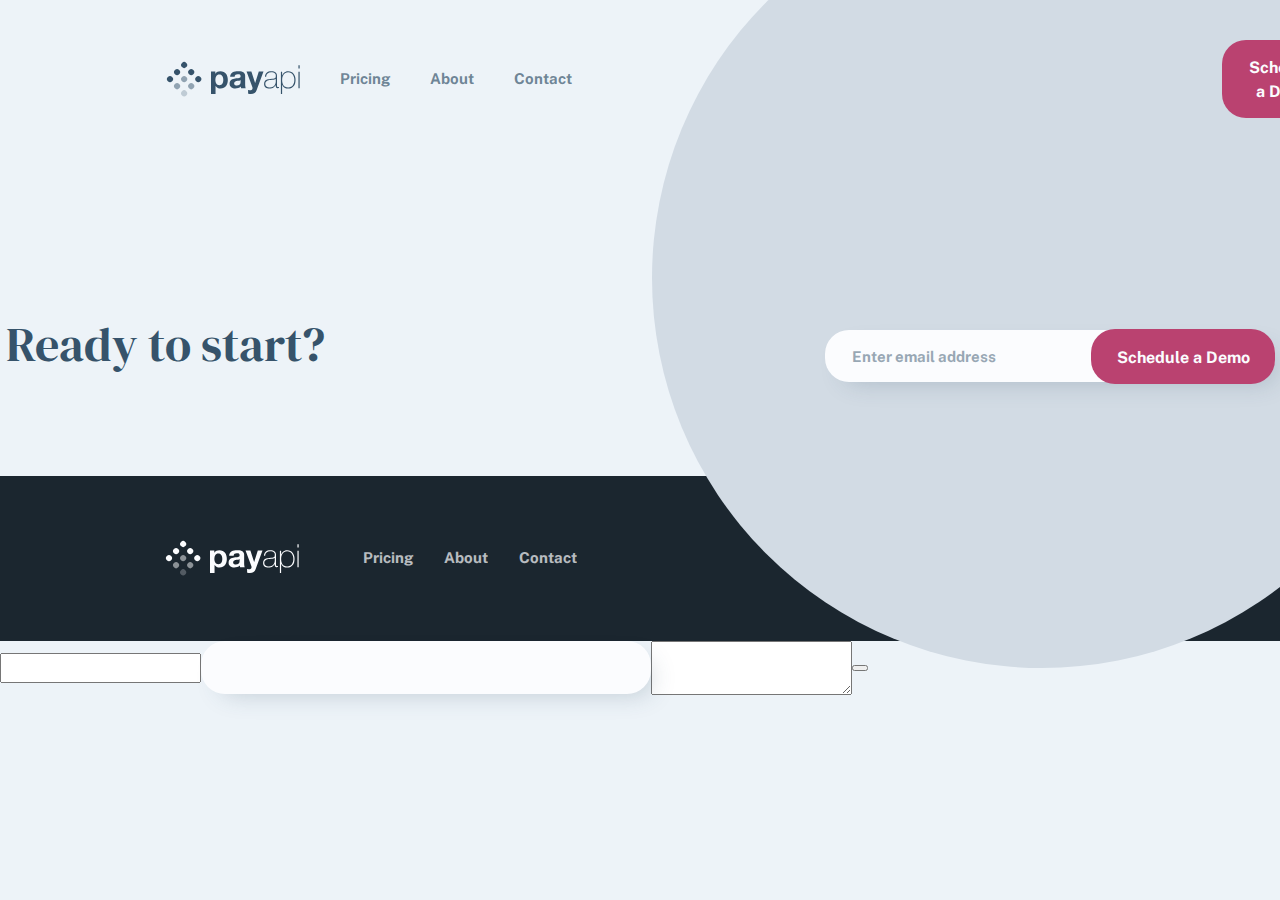
==== pages/contact.html @ 1de49e2b "feat (app) : task 35" ====
<!DOCTYPE html>
<html lang="en">
<head>
    <meta charset="UTF-8" />
    <meta name="viewport" content="width=device-width, initial-scale=1.0" />
    <link rel="stylesheet" href="/css/normalize.css" />
    <link rel="stylesheet" href="/css/reset.css" />
    <link rel="stylesheet" href="/css/main.css" />
    <link rel="stylesheet" href="/css/contact.css" />
    <link rel="stylesheet" href="/css/home.css" />
    <link rel="stylesheet" href="/css/components/buttons.css">
    <link rel="stylesheet" href="/css/components/inputs.css">
    <link rel="stylesheet" href="/css/components/checkboxs.css">    
    <title>Contact</title>
</head>
<body>  
    <div class="circle"></div>
		<header>
			<img src="/assets/logo.svg" alt="logo-payapi" />
			<nav>
				<ul>
					<li><a href="/pages/pricing.html">Pricing</a></li>
					<li><a href="/pages/about.html">About</a></li>
					<li><a href="/pages/contact.html">Contact</a></li>
				</ul>
				<button class="button-primary-light-nav">
					<a href="/pages/contact.html" class="schedule">Schedule a Demo</a>
				</button>
			</nav>
			<img src="/assets/menu-burger.svg" alt="menu-burger" id="burger" />
		</header>
        <section class="ready-section">
			<h2 class="ready">Ready to start?</h2>
			<form action="" class="second-form">
				<input type="text" placeholder="Enter email address" class="email" />
				<button class="button-primary-light-ready">
					<a href="./pages/contact.html" class="schedule">Schedule a Demo</a>
				</button>
			</form>
		</section>
        <footer>
			<img
				src="/assets/logo-footer.svg"
				alt="logo-footer"
				class="logo-footer"
			/>
			<div class="footer-link">
				<ul class="ul-footer">
					<a href="/pages/pricing.html"><li class="li-footer">Pricing</li></a>
					<a href="/pages/about.html"><li class="li-footer">About</li></a>
					<a href="/pages/contact.html"><li class="li-footer">Contact</li></a>
				</ul>
			</div>
			<div class="footer-row">
				<a href="https://www.facebook.com/?locale=fr_FR" target="_blank"
					><img src="/assets/facebook-icon.svg" alt="facebook-icon"
				/></a>
				<a href="https://x.com/?lang=fr" target="_blank"
					><img src="/assets/twitter-icon.svg" alt="twitter-icon"
				/></a>
				<a href="https://www.linkedin.com/feed/" target="_blank"
					><img src="/assets/linkdin-icon.svg" alt="linkdin-icon"
				/></a>
			</div>
		</footer>
        <form action="" class="form-contact">
            <input type="text" name="name" class="name">
            <input type="email" name="email" id="" class="email">
            <textarea name="message" id=""></textarea>
            <button type="submit"></button>
        </form>
</body>
</html>
---- css/main.css ----
@import url("https://fonts.googleapis.com/css2?family=DM+Serif+Display:ital@0;1&display=swap");
@import url("https://fonts.googleapis.com/css2?family=Public+Sans:ital,wght@0,100..900;1,100..900&display=swap");
:root {
	font-family: "Public Sans", sans-serif;
	font-family: "DM Serif Display", serif;
	--primary-dark-pink: #ba4270;
	--primary-link-water-white: #fbfcfe;
	--secondary-San-Juan-Blue: #36536b;
	--secondary-Mirage-Blue: #1b262f;
	--secondary-charm-pink-actives: #da6d97;
	--secondary-Light-San-Juan-Blue: #6c8294;

	--hgroup-large-font-family: "DM Serif Display", serif;
	--h1-large-size: 72px;
	--hgroup-large-weight: 400;
	--h1-large-line-height: 72px;

	--h1-small-size: 56px;
	--h1-small-line-height: 56px;

	--h2-size: 48px;
	--h2-line-height: 56px;

	--h3-big-large-size: 32px;
	--h3-big-line-height: 40px;

	--h3-small-font-family: "Public Sans", sans-serif;
	--h3-small-size: 18px;
	--h3-small-font-weight: 700;
	--h3-small-line-height: 25px;

	--h4-size: 24px;
	--h4-line-height: 32px;

	--p-font-family: "Public Sans", sans-serif;
	--p-size: 15px;
	--p-line-height: 28px;

	--font-weight-bold: 700;
	--font-weight-thin: 400;
}
#phone {
	position: absolute;
	top: 100px;
	width: 128px;
	height: 240px;
}
h1 {
	text-align: center;
	line-height: 36px;
	font-size: 32px;
	font-weight: var(--font-weight-thin);
	color: var(--secondary-San-Juan-Blue);
	margin-bottom: 24px;
}
.email {
	border: none;
	border-radius: 24px;
	background-color: rgba(251, 252, 254);
	padding: 16px 0px 14px 27px;
	font-family: var(--p-font-family);
	font-weight: var(--font-weight-bold);
	font-size: var(--p-size);
	-webkit-box-shadow: 10px 10px 25px -10px rgba(54, 83, 107, 0.25);
	box-shadow: 10px 10px 25px -10px rgba(54, 83, 107, 0.25);
	position: relative;
}
.email::placeholder {
	opacity: 50%;
	color: var(--secondary-San-Juan-Blue);
}
a {
	text-decoration: none;
	color: rgba(54, 83, 107, 0.7);
	font-family: var(--p-font-family);
	font-weight: var(--font-weight-bold);
}
.question {
	display: flex;
	align-items: center;
	justify-content: center;
	gap: 5px;
	color: var(--secondary-Light-San-Juan-Blue);
	font-weight: var(--font-weight-thin);
	font-family: var(--p-font-family);
	margin-top: 24px;
	margin-bottom: 79px;
}
.circle {
	display: none;
}
h2 {
	color: var(--primary-link-water-white);
	font-size: var(--h3-big-large-size);
	font-weight: var(--font-weight-thin);
	margin-bottom: 16px;
}
.first-para {
	text-align: center;
	font-weight: var(--font-weight-thin);
	color: var(--primary-link-water-white);
	opacity: 70%;
	font-size: var(--p-size);
	font-family: var(--p-font-family);
	margin-bottom: 60px;
	line-height: var(--p-line-height);
}
.second-h2 {
	text-align: center;
	font-size: 36px;
	line-height: 36px;
	font-weight: var(--font-weight-thin);
	color: var(--secondary-San-Juan-Blue);
	width: 100%;
}
.second-para {
	text-align: center;
	font-weight: var(--font-weight-thin);
	font-size: var(--p-size);
	line-height: var(--p-line-height);
	font-family: var(--p-font-family);
	color: var(--secondary-Light-San-Juan-Blue);
	width: 95%;
	margin-bottom: 80px;
}
.second-para-reverse {
	text-align: center;
	font-weight: var(--font-weight-thin);
	font-size: var(--p-size);
	line-height: var(--p-line-height);
	font-family: var(--p-font-family);
	color: var(--secondary-Light-San-Juan-Blue);
	width: 95%;
	margin-bottom: 80px;
}
h3 {
	font-weight: var(--font-weight-bold);
	font-size: var(--h3-small-size);
	line-height: var(--h3-small-line-height);
	color: var(--secondary-San-Juan-Blue);
	margin: 32px 0 16px 0;
}
.avantages-para {
	color: var(--secondary-Light-San-Juan-Blue);
	font-size: var(--p-size);
	line-height: var(--p-line-height);
}
.ready {
	font-weight: var(--font-weight-thin);
	font-size: var(--h2-size);
	line-height: var(--h2-line-height);
	color: var(--secondary-San-Juan-Blue);
}
.logo-footer {
	transform: scale(1.7);
}
.li-footer {
	color: var(--primary-link-water-white);
	opacity: 70%;
}

@media screen and (min-width: 321px) {
	#phone {
		top: 35%;
		right: 60%;
		width: 159px;
		height: 300px;
	}
	h1 {
		display: flex;
		margin: auto;
		width: 80%;
	}
	.email {
		left: 0px;
		width: 350px;
	}
	ul {
		display: flex;
		gap: 40px;
		list-style: none;
		font-size: var(--p-size);
	}
	.question {
		margin-top: -10px;
	}
	a {
		text-decoration: none;
		color: rgba(54, 83, 107, 0.7);
	}
	#phone {
		transform: translate(100%, -42%);
	}
	#burger {
		display: none;
	}
	h2 {
		line-height: var(--h2-line-height);
		font-size: var(--h2-size);
		margin-bottom: 24px;
	}
	.first-para {
		width: 80%;
		margin-bottom: 32px;
	}
	.second-h2 {
		font-size: var(--h2-size);
	}
	.logo-footer {
		transform: scale(1);
		margin-right: 64px;
	}
}


@media screen and (min-width: 769px) {
	#phone {
		top: 20%;
		left: 0;
		width: 263px;
		height: 500px;
	}
	h1 {
		text-align: start;
		width: 40%;
		font-size: var(--h1-large-size);
		line-height: var(--h1-large-line-height);
		margin-right: 850px;
	}
	a:hover {
		color: var(--secondary-San-Juan-Blue);
	}
	.email {	
		width: 450px;
	}
	#phone {
		transform: translate(400%, -2%);
	}
	.question {
		margin-right: 900px;
	}
	.circle {
		z-index: 0;
		display: block;
		position: absolute;
		right: -152px;
		top: -112px;
		background-color: #d2dbe4;
		height: 780px;
		width: 780px;
		border-radius: 50%;
	}
	h2 {
		text-align: start;
	}
	.first-para {
		text-align: start;
		width: 70%;
	}
	.second-para {
		text-align: start;
		width: 38%;
	}
	.second-h2 {
		text-align: start;
	}
	.second-para-reverse {
		text-align: start;
		width: 100%;
	}
	.avantages-para {
		width: 70%;
	}
}
---- css/contact.css ----
@import url("https://fonts.googleapis.com/css2?family=DM+Serif+Display:ital@0;1&display=swap");
@import url("https://fonts.googleapis.com/css2?family=Public+Sans:ital,wght@0,100..900;1,100..900&display=swap");
@import url("https://fonts.googleapis.com/css2?family=Roboto:ital,wght@0,100;0,300;0,400;0,500;0,700;0,900;1,100;1,300;1,400;1,500;1,700;1,900&display=swap");
:root {
	font-family: "Public Sans", sans-serif;
	font-family: "DM Serif Display", serif;
	--primary-dark-pink: #ba4270;
	--primary-link-water-white: #fbfcfe;
	--secondary-San-Juan-Blue: #36536b;
	--secondary-Mirage-Blue: #1b262f;
	--secondary-charm-pink-actives: #da6d97;
	--secondary-Light-San-Juan-Blue: #6c8294;

	--hgroup-large-font-family: "DM Serif Display", serif;
	--h1-large-size: 72px;
	--hgroup-large-weight: 400;
	--h1-large-line-height: 72px;

	--h1-small-size: 56px;
	--h1-small-line-height: 56px;

	--h2-size: 48px;
	--h2-line-height: 56px;

	--h3-big-large-size: 32px;
	--h3-big-line-height: 40px;

	--h3-small-font-family: "Public Sans", sans-serif;
	--h3-small-size: 18px;
	--h3-small-font-weight: 700;
	--h3-small-line-height: 25px;

	--h4-size: 24px;
	--h4-line-height: 32px;

	--p-font-family: "Public Sans", sans-serif;
	--p-size: 15px;
	--p-line-height: 28px;

	--font-weight-bold: 700;
	--font-weight-thin: 400;
}
---- css/home.css ----
@import url("https://fonts.googleapis.com/css2?family=DM+Serif+Display:ital@0;1&display=swap");
@import url("https://fonts.googleapis.com/css2?family=Public+Sans:ital,wght@0,100..900;1,100..900&display=swap");
:root {
	font-family: "Public Sans", sans-serif;
	font-family: "DM Serif Display", serif;
	--primary-dark-pink: #ba4270;
	--primary-link-water-white: #fbfcfe;
	--secondary-San-Juan-Blue: #36536b;
	--secondary-Mirage-Blue: #1b262f;
	--secondary-charm-pink-actives: #da6d97;
	--secondary-Light-San-Juan-Blue: #6c8294;

	--hgroup-large-font-family: "DM Serif Display", serif;
	--h1-large-size: 72px;
	--hgroup-large-weight: 400;
	--h1-large-line-height: 72px;

	--h1-small-size: 56px;
	--h1-small-line-height: 56px;

	--h2-size: 48px;
	--h2-line-height: 56px;

	--h3-big-large-size: 32px;
	--h3-big-line-height: 40px;

	--h3-small-font-family: "Public Sans", sans-serif;
	--h3-small-size: 18px;
	--h3-small-font-weight: 700;
	--h3-small-line-height: 25px;

	--h4-size: 24px;
	--h4-line-height: 32px;

	--p-font-family: "Public Sans", sans-serif;
	--p-size: 15px;
	--p-line-height: 28px;

	--font-weight-bold: 700;
	--font-weight-thin: 400;
}
body {
	overflow-x: hidden;
	background-color: #edf3f8;
}
header {
	display: flex;
	flex-direction: row;
	align-items: center;
	justify-content: space-between;
	padding: 40px 24px 8.5rem 24px;
	background-color: #d2dbe4;
	border-radius: 0 0 50% 50%;
	margin-bottom: 144px;
}
.first-sect {
	display: flex;
	align-items: center;
	justify-content: center;
    padding: 0 24px;
}
nav {
	display: none;
}
form {
	display: flex;
	flex-direction: column;
	gap: 16px;
}
section {
	display: flex;
	flex-direction: column;
}
.second-sect {
	display: flex;
	flex-direction: column;
	align-items: center;
	background-color: var(--secondary-Mirage-Blue);
	padding: 80px 24px;
}
.div-grid {
	display: grid;
	grid-template-columns: 1fr 1fr;
	gap: 39px;
	margin-bottom: 56px;
}
.second-div {
	display: flex;
	flex-direction: column;
	align-items: center;
	justify-content: center;
}
.third-section {
	display: flex;
	flex-direction: column;
	justify-content: center;
	align-items: center;
	padding: 0 23px 0 24px;
}
.third-section-reverse {
	display: flex;
	flex-direction: column;
	justify-content: center;
	align-items: center;
	padding: 0 23px 0 24px;
}
.avantages-container {
	display: flex;
	flex-direction: column;
}
.avantages-section {
	display: flex;
	flex-direction: column;
	align-items: center;
	text-align: center;
	margin-bottom: 48px;
	font-family: var(--p-font-family);
}
.avantages-col {
	display: flex;
	flex-direction: column;
	align-items: center;
	justify-content: center;
}
.ready-section {
	display: flex;
	flex-direction: column;
	justify-content: center;
	margin-bottom: 80px;
	padding: 0 23px 0 24px;
	text-align: center;	
}
footer {
	display: flex;
	flex-direction: column;
	align-items: center;
	justify-content: center;
	background-color: var(--secondary-Mirage-Blue);
	padding: 41px 120px 55px 120px;	
}
.footer-row {
	display: flex;
	flex-direction: row;
	align-items: center;
	gap: 12px;
	transform: scale(1.3);
}
.footer-link {
	margin: 40px 0;
}
.ul-footer {
	display: flex;
	flex-direction: column;
	gap: 31px;
	list-style: none;
	padding: 0;
	font-size: var(--p-size);
	font-weight: var(--font-weight-bold);
	
}
@media screen and (min-width: 321px) { 
    header {
		display: flex;
		align-items: center;
		justify-content: space-evenly;
		padding: 40px 40px 10rem 39px;
		margin-bottom: 198px;
	}
	nav {
		display: flex;
		flex-direction: row;
		align-items: center;
		gap: 50px;
		font-family: "Public Sans", sans-serif;
		font-weight: var(--font-weight-bold);
	}
	.first-sect {
		gap: 24px;
		padding: 0 0px 0 0px;
	}
	section {
		display: flex;
		flex-direction: column;
		width: 100%;
	}
    form {
		position: relative;	
		flex-direction: row;
		align-items: center;
		gap: 0;
	}
    .div-grid {
		grid-template-columns: 1fr 1fr 1fr;
		margin-bottom: 64px;
	}
	.second-sect {
		padding: 88px 116px;
	}
    .avantages-container {
		flex-direction: row;
		align-items: center;
		justify-content: center;
	}
	.ready-section {
		padding: 0;
	}
	.second-form {
		display: flex;
		justify-content: center;
	}
	footer {
		flex-direction: row;
		padding: 31px 40px 31px 39px;
	}
    .ul-footer {
		flex-direction: row;
		margin-right: 138px;
	}
	.footer-row {
		transform: scale(1);
		gap: 24px;
	}
}
@media screen and (min-width: 769px) { 
    .first-sect {
		padding: 0 0px 0 165px;
		align-items: start;
	}
	body {
		z-index: 1;
	}
	header {
		z-index: 1;
		border-radius: 0 0 0% 0%;
		padding: 40px 165px 0 165px;
		background-color: #edf3f8;
	}
    nav {
		z-index: 1;
		gap: 650px;
	}
    section {
		flex-direction: column;
	}
    form {
		z-index: 1;
		justify-content: start;
		flex-direction: row;
	}
    .div-grid {
		transform: scale(1.5);
		margin: auto;
	}
	.second-sect {
		flex-direction: row-reverse;
		padding: 100px 163px 100px 165px;
	}
	.second-div {
		align-items: start;
		width: 50%;
	}
    .third-section {
		flex-direction: row;
		align-items: center;
		gap: 125px;
		padding: 0 23px 0 24px;
		margin-left: 165px;
		margin-bottom: 150px;
	}
    .third-section-reverse {
		flex-direction: row-reverse;
	}
	.third-div-reverse {
		width: 30%;
	}
    .ready-section {
		flex-direction: row;
		justify-content: center;
		gap: 500px;
	}
	.second-form {
		display: flex;
		justify-content: center;
	}
	footer {
		flex-direction: row;
		justify-content: start;
		padding: 31px 164px 31px 164px;
	}
	.ul-footer {
		flex-direction: row;
		margin-right: 34.938rem;
	}
	.footer-row {
		transform: scale(1);
		gap: 24px;
	}
}
---- css/components/buttons.css ----
:root {
	--buttons-border-radius: 24px;
	--primary-button-padding-demo: 16px 24.5px 14px 26.5px;
	--normal-state-light-background-color-demo: #ba4270;
	--normal-state-light-color-demo: #fbfcfe;

	--hover-state-light-background-color-demo: #d96d97;
	--hover-state-light-color-demo: #fbfcfe;

	--disabled-state-light-background-color-demo: #dca1b7;
	--disabled-state-light-color-demo: #fbfcfe;

	--secondary-button-padding-light-about: 16px 32px 14px 32px;
	--normal-state-light-color-about: #fbfcfe;
	--normal-state-light-border-about: 1px solid #fbfcfe;
	--normal-state-light-background-color-about: #1b262f;

	--hover-state-light-color-about: #1b262f;
	--hover-state-light-border-about: 1px solid #fbfcfe;
	--hover-state-light-background-color-about: #ffffff;

	--disabled-state-light-color-about: #8d9097;
	--disabled-state-light-border-about: 1px solid #8d9097;
	--disabled-state-light-background-color-about: #1b262f;

	--secondary-button-padding-dark-submit: 16px 28px 14px 28px;
	--normal-state-dark-color-submit: #36536b;
	--normal-state-dark-border-submit: 1px solid #36536b;
	--normal-state-dark-background-color-submit: #ffffff;

	--hover-state-dark-color-submit: #ffffff;
	--hover-state-dark-border-submit: 1px solid #36536b;
	--hover-state-dark-background-color-submit: #36536b;

	--disabled-state-dark-color-submit: #9ba9b4;
	--disabled-state-dark-border-submit: 1px solid #9ba9b4;
	--disabled-state-dark-background-color-submit: #ffffff;
}

.button-primary-light-nav {
	border-radius: var(--buttons-border-radius);
	padding: var(--primary-button-padding-demo);
	background-color: var(--normal-state-light-background-color-demo);
	border: none;
	display: none;
}
.button-primary-light, .button-primary-light-ready  {
	border-radius: var(--buttons-border-radius);
	padding: var(--primary-button-padding-demo);
	background-color: var(--normal-state-light-background-color-demo);
	border: none;
}
.schedule {
	color: var(--normal-state-light-color-demo);
}
.button-normal-state-light-about {
	border-radius: var(--buttons-border-radius);
	padding: var(--secondary-button-padding-light-about);
	background-color: var(--normal-state-light-background-color-demo);
	border: var(--normal-state-light-border-about);
	background-color: var(--normal-state-light-background-color-about);
}
.about {
	color: var(--normal-state-light-color-about);
}
.button-normal-submit {
	padding: var(--secondary-button-padding-dark-submit);
	border: var(--normal-state-dark-border-submit);
	background-color: var(--normal-state-dark-background-color-submit);
	border-radius: 24px;
	margin-bottom: 48px;
}
.button-normal-submit:hover {
	border: var(--hover-state-dark-border-submit);
	background-color: var(--hover-state-dark-background-color-submit);
}
.request {
	color: var(--normal-state-dark-color-submit);
}
.request:hover {
	color: var(--hover-state-dark-color-submit);
}
@media screen and (min-width: 321px) {
	.button-primary-light-nav {
		display: block;
	}
	.button-primary-light {
		position: absolute;
		right: 0;
		border-radius: var(--buttons-border-radius);
		padding: var(--primary-button-padding-demo);
		background-color: var(--normal-state-light-background-color-demo);
		border: none;
	}
	.button-primary-light-ready {
		position: absolute;
		right: 25%;
	}
}

@media screen and (min-width: 769px) {
	.button-primary-light {
		z-index: 2;
		position: absolute;
		right: 0;
		border-radius: var(--buttons-border-radius);
		padding: var(--primary-button-padding-demo);
		background-color: var(--normal-state-light-background-color-demo);
		border: none;
	}
	.button-primary-light-ready {
		z-index: 2;
		position: absolute;
		right: 0%;
		border-radius: var(--buttons-border-radius);
		padding: var(--primary-button-padding-demo);
		background-color: var(--normal-state-light-background-color-demo);
		border: none;
	}
	.button-normal-submit {
		width: 36%;
	}
}
---- css/components/inputs.css ----
:root {
    --text-field-label-normal: #9ba9b4;
    --text-field-border_bottom-normal: #9ba9b4;

    --text-field-label-activate: #3a5266;
    --text-field-border_bottom-activate: #3a5266;

    --text-field-label-error: #ef8787;
    --text-field-border_bottom-error: #ef8787;

    --text-area-label-normal: #9ba9b4;
    --text-area-border_bottom-normal: #9ba9b4;

    --text-area-label-activate: #3a5266;
    --text-area-border_bottom-activate: #3a5266;

    --text-area-label-error: #ef8787;
    --text-area-border_bottom-error: #ef8787;

}
---- css/components/checkboxs.css ----
:root {
    --check-box-normal: #cdd4da;

    --check-box-activate: #ba4270;
    --check-box-color_check-activate: #ffffff;

    --check-box-disabled: #f5f6f8;
}
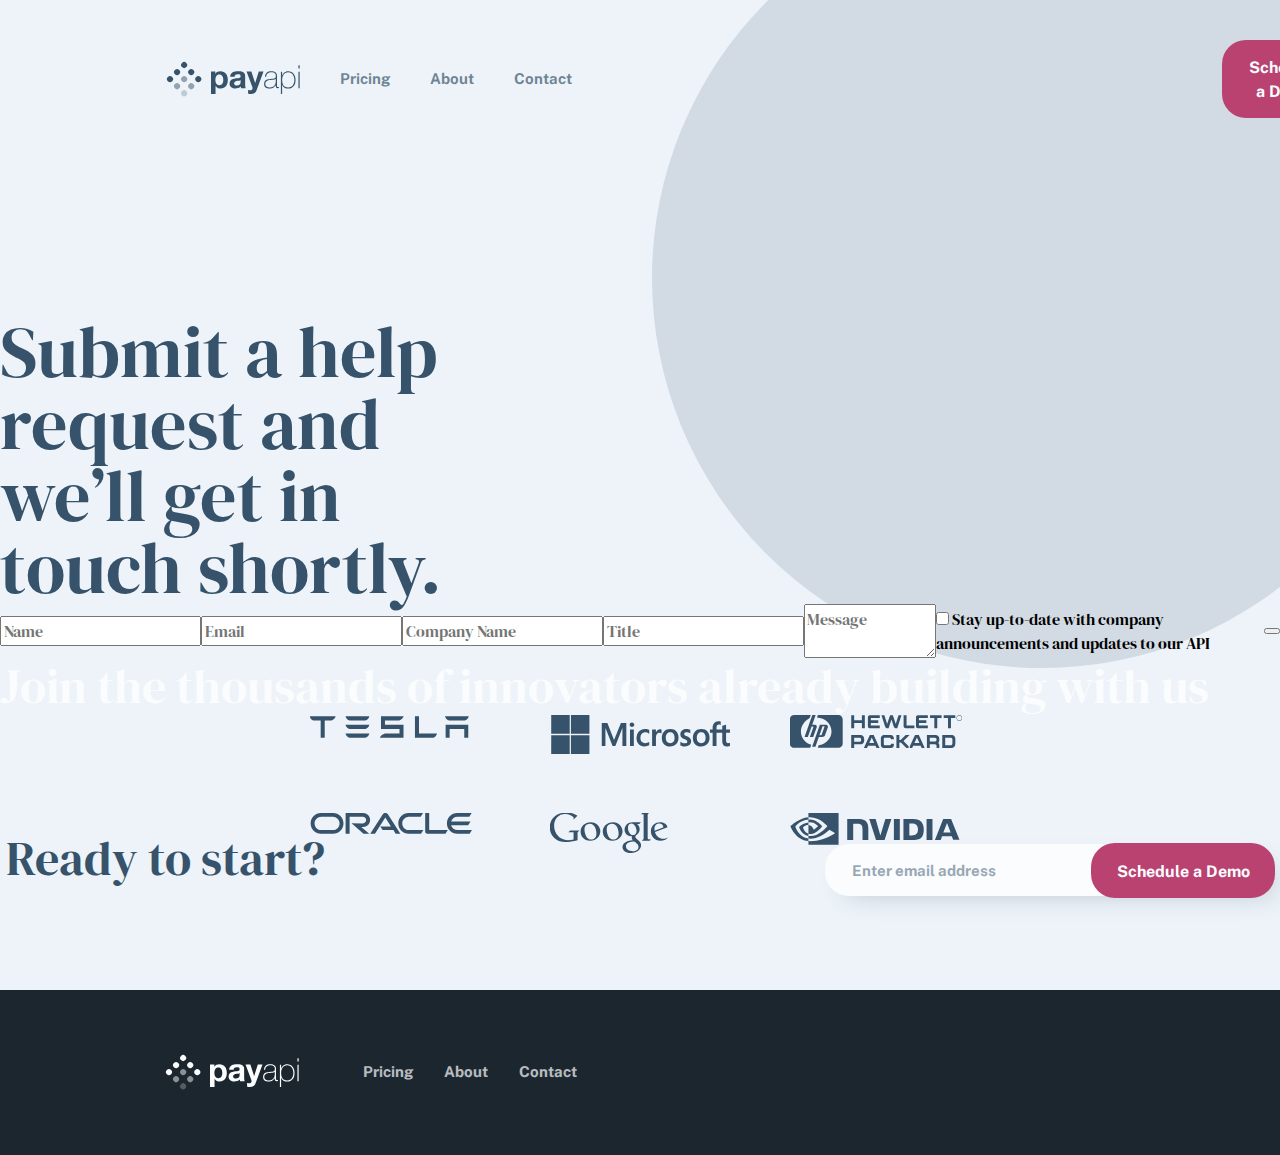
==== commit 7c71064f: "feat (app) : task 36" ====
--- a/pages/contact.html
+++ b/pages/contact.html
@@ -1,20 +1,20 @@
 <!DOCTYPE html>
 <html lang="en">
-<head>
-    <meta charset="UTF-8" />
-    <meta name="viewport" content="width=device-width, initial-scale=1.0" />
-    <link rel="stylesheet" href="/css/normalize.css" />
-    <link rel="stylesheet" href="/css/reset.css" />
-    <link rel="stylesheet" href="/css/main.css" />
-    <link rel="stylesheet" href="/css/contact.css" />
-    <link rel="stylesheet" href="/css/home.css" />
-    <link rel="stylesheet" href="/css/components/buttons.css">
-    <link rel="stylesheet" href="/css/components/inputs.css">
-    <link rel="stylesheet" href="/css/components/checkboxs.css">    
-    <title>Contact</title>
-</head>
-<body>  
-    <div class="circle"></div>
+	<head>
+		<meta charset="UTF-8" />
+		<meta name="viewport" content="width=device-width, initial-scale=1.0" />
+		<link rel="stylesheet" href="/css/normalize.css" />
+		<link rel="stylesheet" href="/css/reset.css" />
+		<link rel="stylesheet" href="/css/main.css" />
+		<link rel="stylesheet" href="/css/contact.css" />
+		<link rel="stylesheet" href="/css/home.css" />
+		<link rel="stylesheet" href="/css/components/buttons.css" />
+		<link rel="stylesheet" href="/css/components/inputs.css" />
+		<link rel="stylesheet" href="/css/components/checkboxs.css" />
+		<title>Contact</title>
+	</head>
+	<body>
+		<div class="circle"></div>
 		<header>
 			<img src="/assets/logo.svg" alt="logo-payapi" />
 			<nav>
@@ -29,7 +29,33 @@
 			</nav>
 			<img src="/assets/menu-burger.svg" alt="menu-burger" id="burger" />
 		</header>
-        <section class="ready-section">
+		<h1>Submit a help request and we’ll get in touch shortly.</h1>
+		<section class="section-container-contact">
+			<form action="" class="form-contact">
+				<input type="text" name="name" class="textfield" placeholder="Name"/>
+				<input type="email" name="email" id="" class="textfield" placeholder="Email"/>
+                <input type="text" name="company" class="textfield" placeholder="Company Name"/>
+                <input type="text" name="title" class="textfield" placeholder="Title"/>
+				<textarea name="message" id="" placeholder="Message"></textarea>
+                <label for="" class="label-checkbox-contact">
+                    <input type="checkbox" name="" id="">
+                    Stay up-to-date with company announcements and updates to our API
+                </label>
+				<button type="submit"></button>
+			</form>
+			<section class="section-partenaires-contact">
+                <h2>Join the thousands of innovators already building with us</h2>
+                <div class="div-grid">
+					<img src="/assets/tesla-dark.svg" alt="partenaire-tesla-dark" />
+					<img src="/assets/microsoft-dark.svg" alt="partenaire-microsoft-dark" />
+					<img src="/assets/hp-dark.svg" alt="partenaire-hp-dark" />
+					<img src="/assets/oracle-dark.svg" alt="partenaire-oracle-dark" />
+					<img src="/assets/google-dark.svg" alt="partenaire-google-dark" />
+					<img src="/assets/nvidia-dark.svg" alt="partenaire-nvidia-dark" />
+				</div>
+            </section>
+		</section>
+		<section class="ready-section">
 			<h2 class="ready">Ready to start?</h2>
 			<form action="" class="second-form">
 				<input type="text" placeholder="Enter email address" class="email" />
@@ -38,7 +64,7 @@
 				</button>
 			</form>
 		</section>
-        <footer>
+		<footer>
 			<img
 				src="/assets/logo-footer.svg"
 				alt="logo-footer"
@@ -63,11 +89,5 @@
 				/></a>
 			</div>
 		</footer>
-        <form action="" class="form-contact">
-            <input type="text" name="name" class="name">
-            <input type="email" name="email" id="" class="email">
-            <textarea name="message" id=""></textarea>
-            <button type="submit"></button>
-        </form>
-</body>
-</html>+	</body>
+</html>
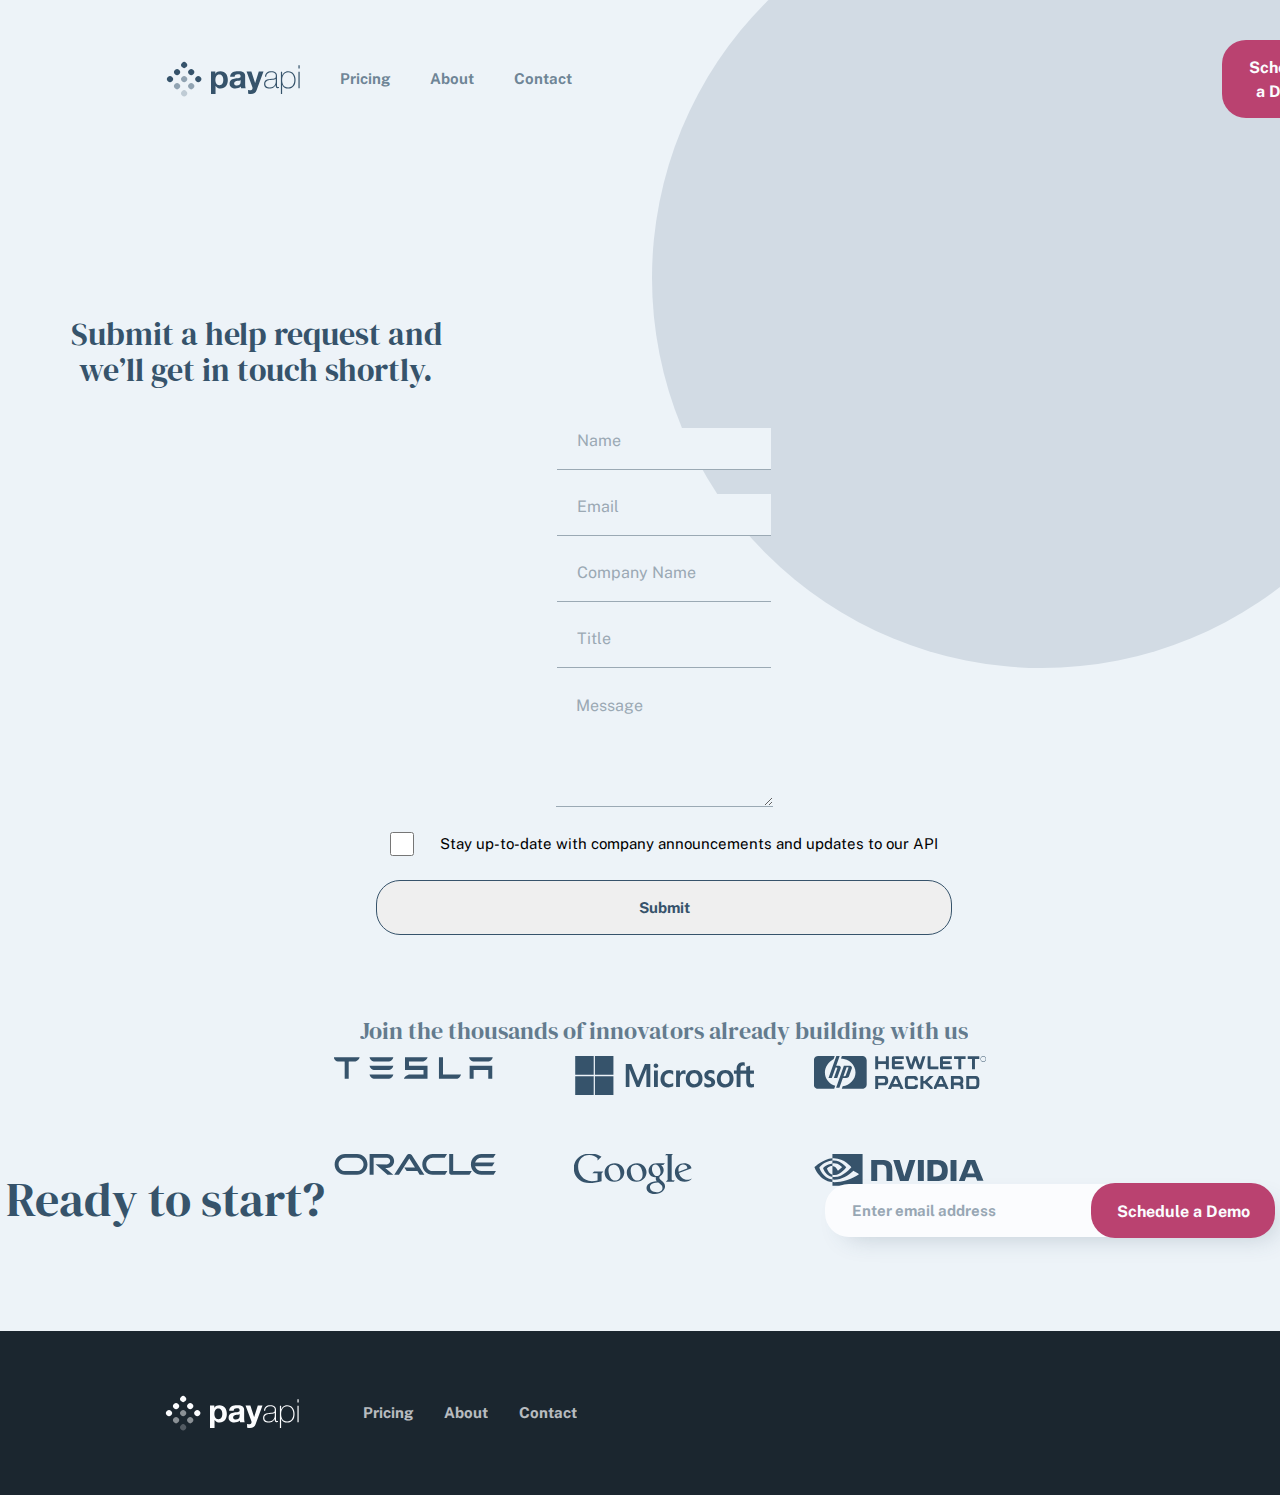
==== commit b0bfcb5b: "feat (app) : task 37" ====
--- a/pages/contact.html
+++ b/pages/contact.html
@@ -29,7 +29,7 @@
 			</nav>
 			<img src="/assets/menu-burger.svg" alt="menu-burger" id="burger" />
 		</header>
-		<h1>Submit a help request and we’ll get in touch shortly.</h1>
+		<h1 class="h1-contact">Submit a help request and we’ll get in touch shortly.</h1>
 		<section class="section-container-contact">
 			<form action="" class="form-contact">
 				<input type="text" name="name" class="textfield" placeholder="Name"/>
@@ -37,14 +37,14 @@
                 <input type="text" name="company" class="textfield" placeholder="Company Name"/>
                 <input type="text" name="title" class="textfield" placeholder="Title"/>
 				<textarea name="message" id="" placeholder="Message"></textarea>
-                <label for="" class="label-checkbox-contact">
-                    <input type="checkbox" name="" id="">
+                <label for="checkbox" class="label-checkbox-contact">
+                    <input type="checkbox" name="" id="checkbox" class="checkbox-contact">
                     Stay up-to-date with company announcements and updates to our API
                 </label>
-				<button type="submit"></button>
+				<button type="submit" class="submit-contact">Submit</button>
 			</form>
 			<section class="section-partenaires-contact">
-                <h2>Join the thousands of innovators already building with us</h2>
+                <h2 class="h2-contact">Join the thousands of innovators already building with us</h2>
                 <div class="div-grid">
 					<img src="/assets/tesla-dark.svg" alt="partenaire-tesla-dark" />
 					<img src="/assets/microsoft-dark.svg" alt="partenaire-microsoft-dark" />
--- a/css/contact.css
+++ b/css/contact.css
@@ -39,4 +39,35 @@
 
 	--font-weight-bold: 700;
 	--font-weight-thin: 400;
+}
+.h1-contact {
+    font-size: var(--h3-big-large-size);
+    line-height: 36px;
+    text-align: center;
+    margin-bottom: 40px;
+}
+.section-container-contact {
+    display: flex;
+    flex-direction: column;
+    gap: 80px;
+    margin: 0 24px;
+}
+.form-contact {
+    display: flex;
+    flex-direction: column;
+    gap: 24px;
+}
+.section-partenaires-contact {
+    display: flex;
+    flex-direction: column;
+    align-items: center;
+    justify-content: center;
+    text-align: center;
+}
+.h2-contact {
+    font-size: var(--h4-size);
+    line-height: var(--h4-line-height);
+    color: var(--secondary-San-Juan-Blue);
+    opacity: 75%;
+    margin-bottom: 32px;
 }--- a/css/components/buttons.css
+++ b/css/components/buttons.css
@@ -66,7 +66,6 @@
 .button-normal-submit {
 	padding: var(--secondary-button-padding-dark-submit);
 	border: var(--normal-state-dark-border-submit);
-	background-color: var(--normal-state-dark-background-color-submit);
 	border-radius: 24px;
 	margin-bottom: 48px;
 }
@@ -79,6 +78,16 @@
 }
 .request:hover {
 	color: var(--hover-state-dark-color-submit);
+}
+.submit-contact {
+	padding: var(--secondary-button-padding-dark-submit);
+	border: var(--normal-state-dark-border-submit);
+	color: var(--normal-state-dark-color-submit);
+	font-size: 15px;
+	font-family: "Public Sans", sans-serif;
+	font-weight: 700;
+	border-radius: 24px;
+	width: 45%;
 }
 @media screen and (min-width: 321px) {
 	.button-primary-light-nav {
--- a/css/components/inputs.css
+++ b/css/components/inputs.css
@@ -1,22 +1,43 @@
 
 :root {
     --text-field-label-normal: #9ba9b4;
-    --text-field-border_bottom-normal: #9ba9b4;
+    --text-field-border_bottom-normal: #9ba9b4 1px solid;
 
     --text-field-label-activate: #3a5266;
-    --text-field-border_bottom-activate: #3a5266;
+    --text-field-border_bottom-activate: #3a5266 1px solid;
 
     --text-field-label-error: #ef8787;
-    --text-field-border_bottom-error: #ef8787;
+    --text-field-border_bottom-error: #ef8787 1px solid;
 
     --text-area-label-normal: #9ba9b4;
-    --text-area-border_bottom-normal: #9ba9b4;
+    --text-area-border_bottom-normal: #9ba9b4 1px solid;
 
     --text-area-label-activate: #3a5266;
-    --text-area-border_bottom-activate: #3a5266;
+    --text-area-border_bottom-activate: #3a5266 1px solid;
 
     --text-area-label-error: #ef8787;
-    --text-area-border_bottom-error: #ef8787;
+    --text-area-border_bottom-error: #ef8787 1px solid;
 
 }
-
+.textfield {
+    background-color: #EDF3F8;
+    font-family: "Public Sans", sans-serif;
+    padding-bottom: 16px;
+    padding-left: 20px;
+    border: none;
+    border-bottom: var(--text-field-border_bottom-normal);
+}
+.textfield::placeholder {
+    color: #9ba9b4;
+}
+textarea {
+    background-color: #EDF3F8;
+    font-family: "Public Sans", sans-serif;
+    padding-bottom: 64px;
+    padding-left: 20px;
+    border: none;
+    border-bottom: var(--text-field-border_bottom-normal);
+}
+textarea::placeholder {
+    color: #9ba9b4;
+}
--- a/css/components/checkboxs.css
+++ b/css/components/checkboxs.css
@@ -5,4 +5,18 @@
     --check-box-color_check-activate: #ffffff;
 
     --check-box-disabled: #f5f6f8;
+}
+.label-checkbox-contact {
+    display: flex;
+    align-items: center;
+    font-family: "Public Sans", sans-serif;
+    font-size: 15px;
+    line-height: 25px;
+    font-weight: 400;
+    gap: 26px;
+}
+.checkbox-contact {
+    height: 24px;
+    width: 24px;
+    accent-color: var(--check-box-activate);
 }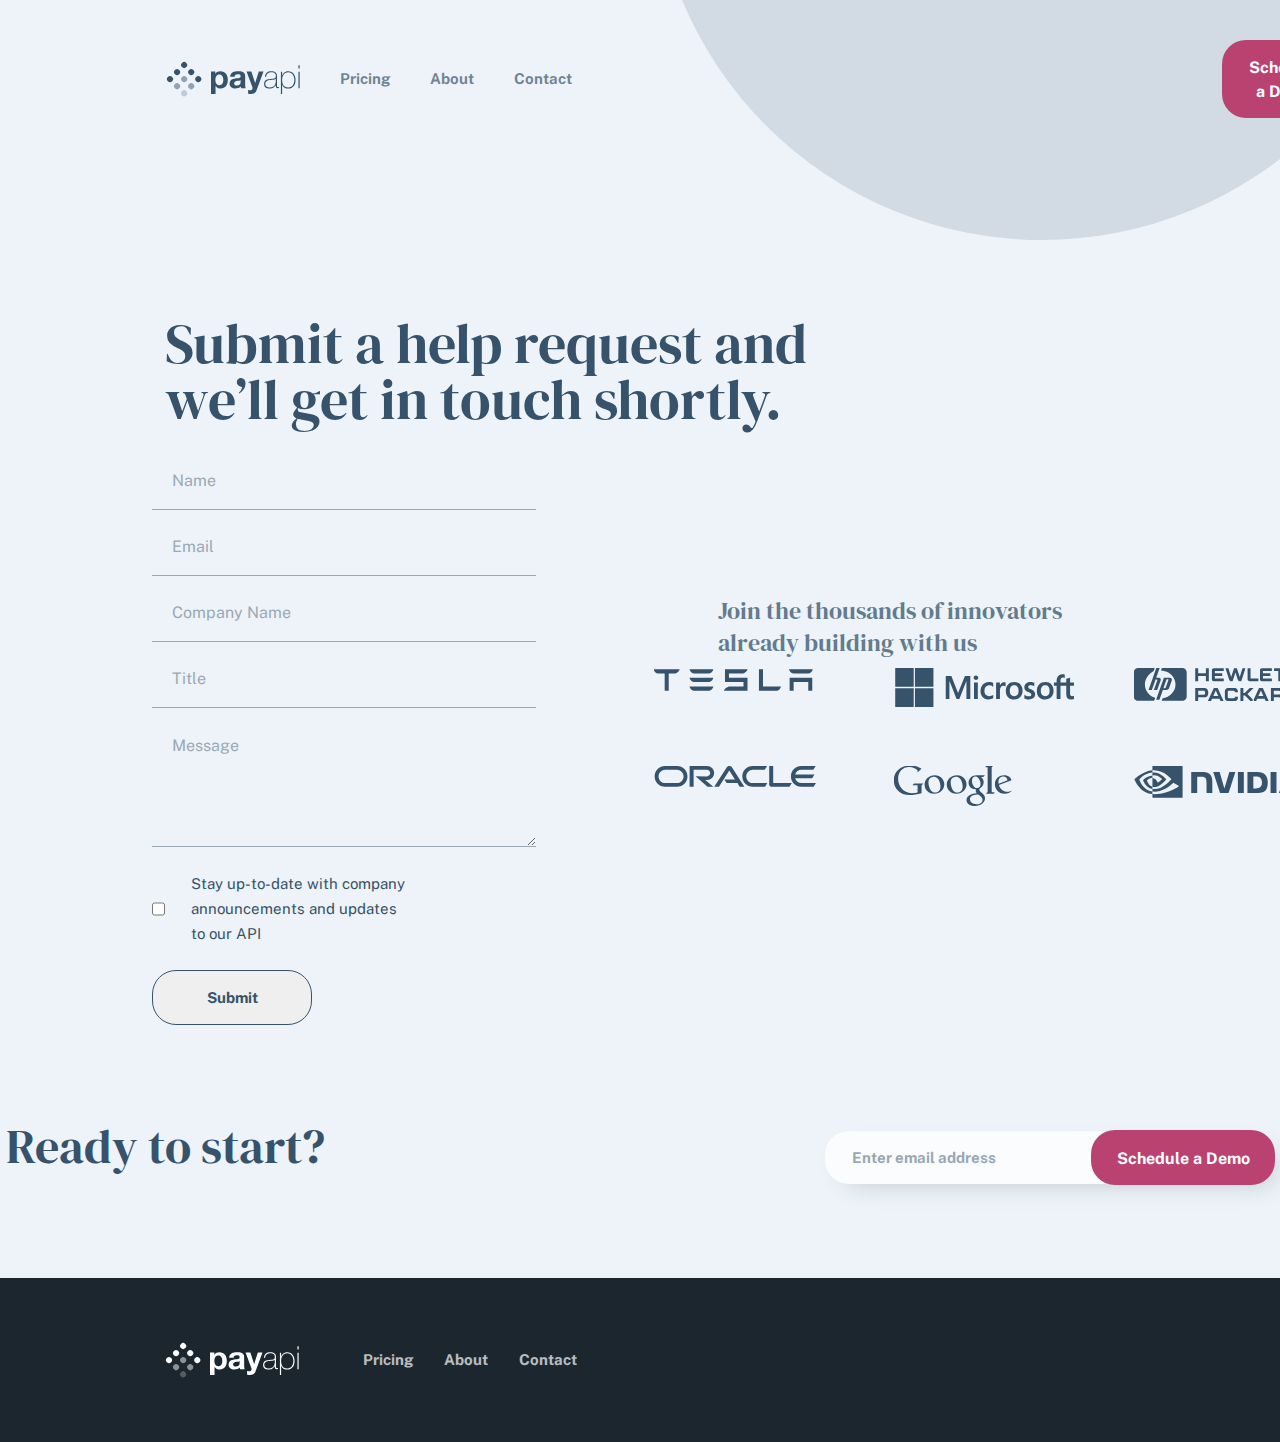
==== commit 37e641ff: "feat (app) : menu burger" ====
--- a/pages/contact.html
+++ b/pages/contact.html
@@ -28,6 +28,15 @@
 				</button>
 			</nav>
 			<img src="/assets/menu-burger.svg" alt="menu-burger" id="burger" />
+			<div class="div-menu-burger-fond"></div>
+			<div class="div-menu-burger">
+				<button class="close-menu-burger">X</button>
+				<ul class="ul-menu-burger">
+					<li><a href="/pages/pricing.html" class="list-menu-burger">Pricing</a></li>
+					<li><a href="/pages/about.html" class="list-menu-burger">About</a></li>
+					<li><a href="/pages/contact.html" class="list-menu-burger">Contact</a></li>
+				</ul>
+			</div>
 		</header>
 		<h1 class="h1-contact">Submit a help request and we’ll get in touch shortly.</h1>
 		<section class="section-container-contact">
@@ -89,5 +98,6 @@
 				/></a>
 			</div>
 		</footer>
+		<script src="/js/main.js"></script>
 	</body>
 </html>
--- a/css/main.css
+++ b/css/main.css
@@ -40,6 +40,51 @@
 	--font-weight-bold: 700;
 	--font-weight-thin: 400;
 }
+.div-menu-burger {
+	position: absolute;
+	top: 0;
+	right: 0;
+	height: 623%;
+	width: 70vw;
+	z-index: 3;
+	background-color: #6c8294;
+	display: none;
+	transform: translateX(-100%);
+}
+.div-menu-burger-fond {
+	position: absolute;
+	top: 0;
+	right: 0;
+	height: 623%;
+	width: 100vw;
+	z-index: 2;
+	background-color: rgba(0, 0, 0, 0.8);
+	display: none;
+	transform: translateX(-100%);
+}
+.close-menu-burger {
+	position: absolute;
+	top: 10px;
+	right: 10px;
+	border: none;
+	border-radius: 100px;	
+	font-size: 32px;
+	background-color: transparent;
+	font-family: var(--p-font-family);
+}
+.ul-menu-burger {
+	display: flex;
+	flex-direction: column;
+	gap: 16px;
+	position: absolute;
+	top: 50px;
+	list-style: none;
+}
+.list-menu-burger {
+	color: #d2dbe4;
+	font-weight: var(--font-weight-bold);
+	font-size: 24px;
+}
 #phone {
 	position: absolute;
 	top: 100px;
@@ -161,6 +206,12 @@
 }
 
 @media screen and (min-width: 321px) {
+	.div-menu-burger-fond {
+		display: none;
+	}
+	.div-menu-burger {
+		display: none;
+	}
 	#phone {
 		top: 35%;
 		right: 60%;
--- a/css/contact.css
+++ b/css/contact.css
@@ -55,6 +55,8 @@
 .form-contact {
     display: flex;
     flex-direction: column;
+    justify-content: start;
+    text-align: start;
     gap: 24px;
 }
 .section-partenaires-contact {
@@ -70,4 +72,49 @@
     color: var(--secondary-San-Juan-Blue);
     opacity: 75%;
     margin-bottom: 32px;
+}
+
+@media screen and (min-width: 321px) {
+    .h1-contact {
+        font-size: var(--h2-size);
+        line-height: var(--h2-line-height);
+        width: 70%;
+    }
+    .textfield, textarea {
+        width: 60%;
+    }
+    .h2-contact {
+        margin-bottom: 32px;
+        width: 75%;
+    }
+}
+
+@media screen and (min-width: 769px) {
+    .h1-contact {
+        justify-content: left;
+        text-align: start;
+        font-size: var(--h1-small-size);
+        line-height: var(--h1-small-line-height);
+        width: 70%;
+        margin-left: 10.313rem;
+    }
+    .circle {
+        top: -60%;
+    }
+    .section-container-contact {
+        align-items: center;
+        gap: 0;
+        flex-direction: row;
+    }
+    .form-contact {
+        width: 100%;
+    }
+    .h2-contact {
+        width: 75%;
+        margin-bottom: 32px;
+        margin-right: 8%;
+    }
+    .section-partenaires-contact {
+        margin-bottom: 13rem;
+    }
 }--- a/css/components/buttons.css
+++ b/css/components/buttons.css
@@ -105,6 +105,10 @@
 		position: absolute;
 		right: 25%;
 	}
+	.submit-contact {
+		width: 25%;
+		margin-right: 35%;
+	}
 }
 
 @media screen and (min-width: 769px) {
@@ -129,4 +133,7 @@
 	.button-normal-submit {
 		width: 36%;
 	}
+	.submit-contact {
+		margin-bottom: 93px;
+	}
 }
--- a/css/components/checkboxs.css
+++ b/css/components/checkboxs.css
@@ -14,9 +14,18 @@
     line-height: 25px;
     font-weight: 400;
     gap: 26px;
+    color: #36536b;
 }
 .checkbox-contact {
     height: 24px;
     width: 24px;
     accent-color: var(--check-box-activate);
+}
+
+
+@media screen and (min-width: 321px){
+    .label-checkbox-contact {
+        margin-right: 20%;
+        width: 40%;
+    }
 }